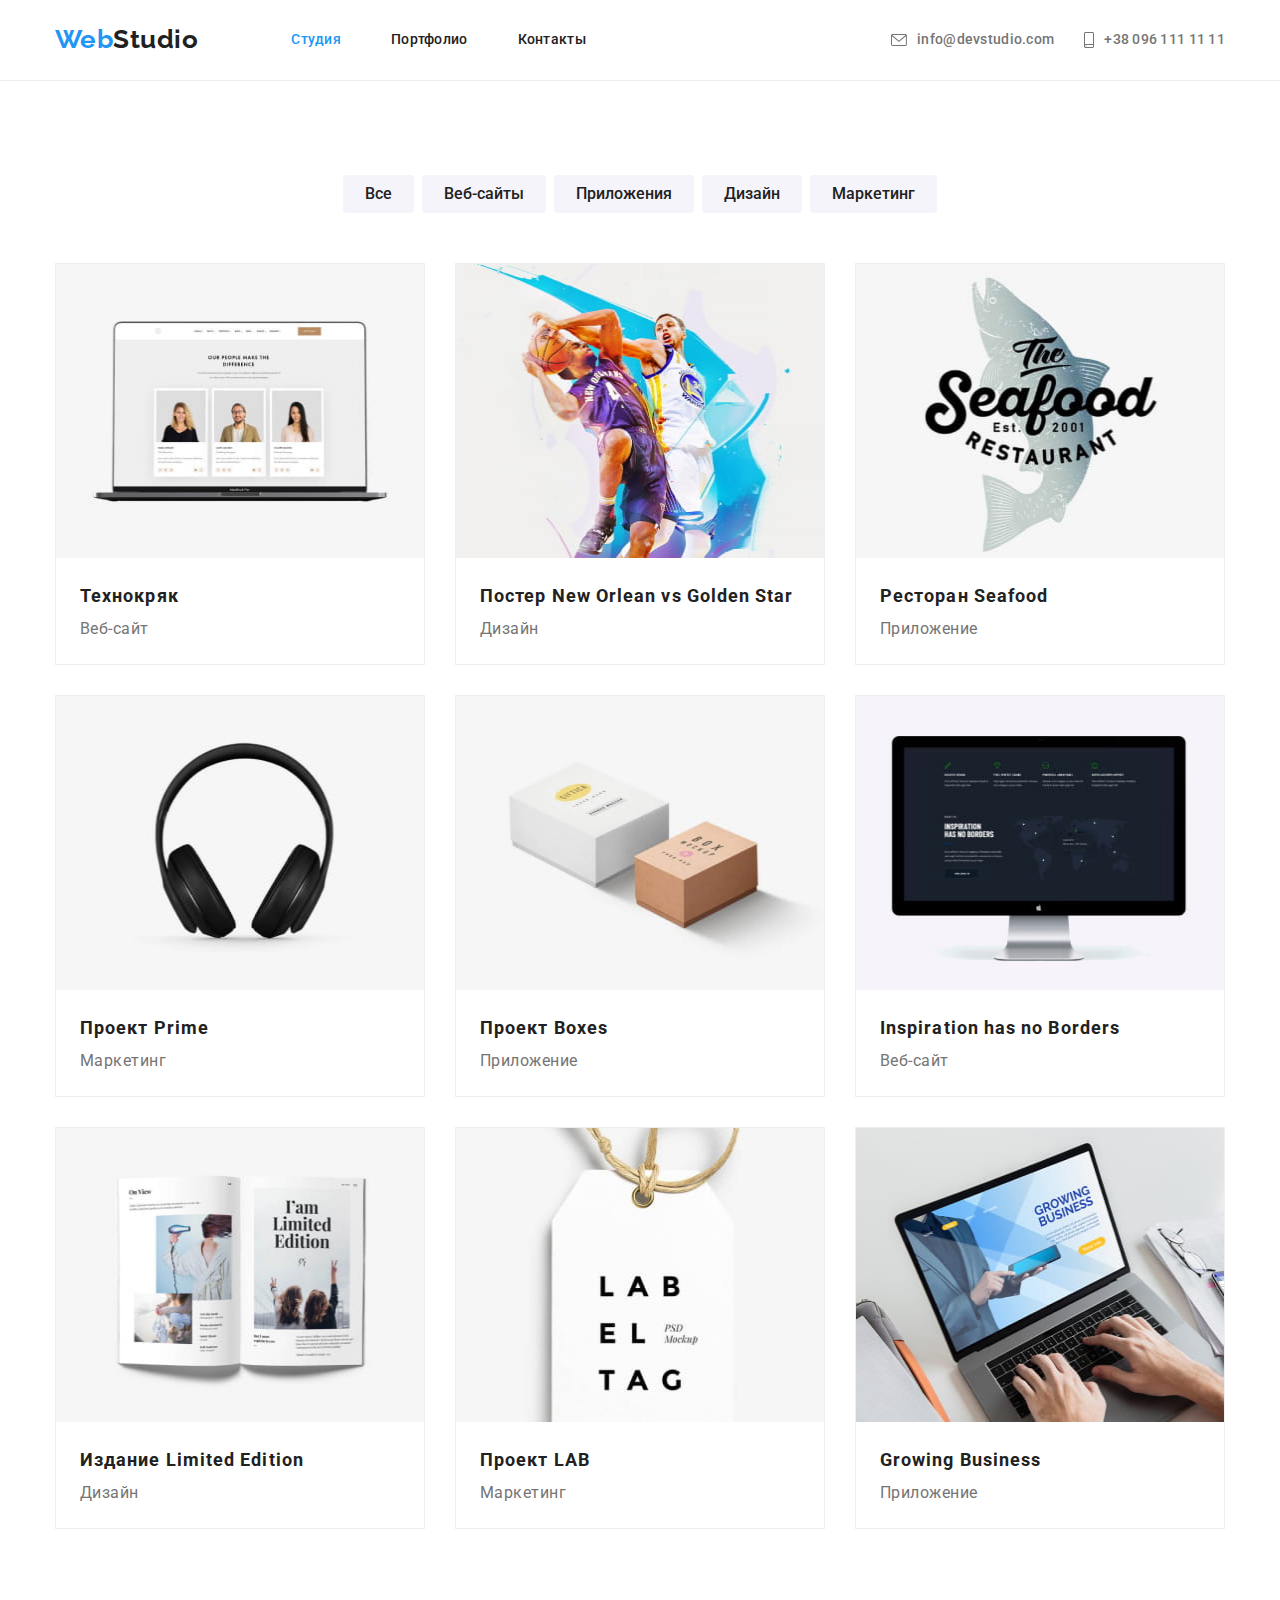
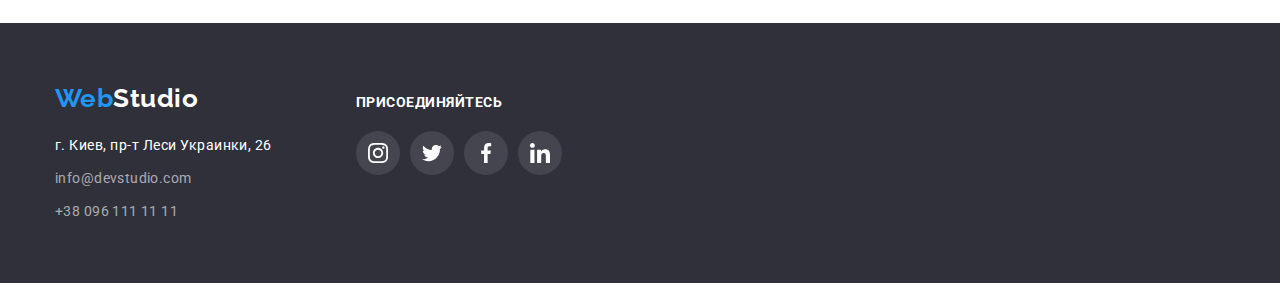
==== portfolio.html @ ae18a1ce "initial files added" ====
<!DOCTYPE html>
<html lang="ru">
<head>
    <meta charset="UTF-8">
    <meta name="viewport" content="width=device-width, initial-scale=1.0">
    <link rel="stylesheet" href="https://cdnjs.cloudflare.com/ajax/libs/modern-normalize/1.0.0/modern-normalize.min.css">
    <link rel="preconnect" href="https://fonts.gstatic.com">
    <link href="https://fonts.googleapis.com/css2?family=Raleway:wght@700&family=Roboto:wght@400;500;700;900&display=swap"
        rel="stylesheet">
    <link href="https://fonts.googleapis.com/css2?family=Roboto:wght@400;500;700;900&display=swap" rel="stylesheet">
    <link rel="stylesheet" href="./css/styles.css">
    <title>Web Studio</title>
</head>
<body>
    <header class="page-header">
        <div class="header-container container">
            <nav class="main-nav">
                <!-- lOGO -->
                <a class="logo header-logo link" href="./index.html"><span class="logo-span">Web</span>Studio</a>
                <!-- lOGO end -->
                <ul class="site-nav list">
                    <li class="nav-item">
                        <a class="link active" href="./index.html">Студия</a>
                    </li>
                    <li class="nav-item">
                        <a class="link" href="./portfolio.html">Портфолио</a>
                    </li>
                    <li class="nav-item">
                        <a class="link" href="#">Контакты</a>
                    </li>
                </ul>
            </nav>
            <ul class="contacts list">
                <li class="contacts-item">
                    <a class="header-contacts link" href="mailto:info@devstudio.com">
                        <svg class="contacts-icon envelope">
                            <use href="./images/sprite.svg#envelope"></use>
                        </svg>
                        info@devstudio.com
                    </a>
                </li>
                <li class="contacts-item">
                    <a class="header-contacts link" href="tel:+380961111111">
                        <svg class="contacts-icon smartphone">
                            <use href="./images/sprite.svg#smartphone"></use>
                        </svg>
                        +38 096 111 11 11
                    </a>
                </li>
            </ul>
        </div>
    </header>
    <main class="page-main">
        <section class="portfolio">
            <div class="portfolio-container container">
                <h1 class="visually-hidden">Портфолио</h1>
                <!-- FILTER-BUTTONS -->
                <ul class="filter-buttons list">
                    <li class="filter-item">
                        <button class="button" type="button">Все</button>
                    </li>
                    <li class="filter-item">
                        <button class="button" type="button">Веб-сайты</button>
                    </li>
                    <li class="filter-item">
                        <button class="button" type="button">Приложения</button>
                    </li>
                    <li class="filter-item">
                        <button class="button" type="button">Дизайн</button>
                    </li>
                    <li class="filter-item">
                        <button class="button" type="button">Маркетинг</button>
                    </li>
                </ul>
                <!-- FILTER-BUTTONS end-->
                
                <!-- PROJECTS -->
                <ul class="project-list list">
                    <li class="project-item">
                        <a class="link" href="">
                            <img width="370" height="294" src="./images/portfolio/img-0.jpg" alt="Картинка с ноутбуком">
                            <div class="project-description-wrapper">
                                <h2 class="title">Технокряк</h2>
                                <p class="description">Веб-сайт</p>
                            </div>
                        </a>
                    </li>
                    <li class="project-item">
                        <a class="link" href="">
                            <img width="370" height="294" src="./images/portfolio/img-1.jpg" alt="Картинка с баскетболистами">
                            <div class="project-description-wrapper">
                                <h2 class="title">Постер <span lang="en">New Orlean vs Golden Star</span></h2>
                                <p class="description">Дизайн</p>
                            </div>
                        </a>
                    </li>
                    <li class="project-item">
                        <a class="link" href="">
                            <img width="370" height="294" src="./images/portfolio/img-2.jpg" alt="Картинка с логотипом ресторана">
                            <div class="project-description-wrapper">
                                <h2 class="title">Ресторан <span lang="en">Seafood</span></h2>
                                <p class="description">Приложение</p>
                            </div>
                        </a>
                    </li>
                    <li class="project-item">
                        <a class="link" href="">
                            <img width="370" height="294" src="./images/portfolio/img-3.jpg" alt="Картинка с наушниками">
                            <div class="project-description-wrapper">
                                <h2 class="title">Проект <span lang="en">Prime</span></h2>
                                <p class="description">Маркетинг</p>
                            </div>
                        </a>
                    </li>
                    <li class="project-item">
                        <a class="link" href="">
                            <img width="370" height="294" src="./images/portfolio/img-4.jpg" alt="Картинка с картонными коробками">
                            <div class="project-description-wrapper">
                                <h2 class="title">Проект <span lang="en">Boxes</span></h2>
                                <p class="description">Приложение</p>
                            </div>
                        </a>
                    </li>
                    <li class="project-item">
                        <a class="link" href="">
                            <img width="370" height="294" src="./images/portfolio/img-5.jpg" alt="Картинка с iMac">
                            <div class="project-description-wrapper">
                                <h2 class="title" lang="en">Inspiration has no Borders</h2>
                                <p class="description">Веб-сайт</p>
                            </div>
                        </a>
                    </li>
                    <li class="project-item">
                        <a class="link" href="">
                            <img width="370" height="294" src="./images/portfolio/img-6.jpg" alt="Картинка с журналом">
                            <div class="project-description-wrapper">
                                <h2 class="title">Издание <span lang="en">Limited Edition</span></h2>
                                <p class="description">Дизайн</p>
                            </div>
                        </a>
                    </li>
                    <li class="project-item">
                        <a class="link" href="">
                            <img width="370" height="294" src="./images/portfolio/img-7.jpg" alt="Картинка с Биркой">
                            <div class="project-description-wrapper">
                                <h2 class="title">Проект <span lang="en">LAB</span></h2>
                                <p class="description">Маркетинг</p>
                            </div>
                        </a>
                    </li>
                    <li class="project-item">
                        <a class="link" href="">
                            <img width="370" height="294" src="./images/portfolio/img-8.jpg" alt="Картинка с ноутбуком">
                            <div class="project-description-wrapper">
                                <h2 class="title" lang="en">Growing Business</h2>
                                <p class="description">Приложение</p>
                            </div>
                        </a>
                    </li>
                </ul>
                <!-- PROJECTS end -->
            </div>
            
        </section>
    </main>
    <footer class="page-footer">
        <div class="footer-container container">
            <div class="footer-wrapper">
                <!-- lOGO -->
                <a class="logo footer-logo link" href="./index.html"><span class="logo-span">Web</span>Studio</a>
                <!-- lOGO end -->
                <address class="page-adress">
                    <p class="footer-adress item">г. Киев, пр-т Леси Украинки, 26</p>
                    <a class="footer-contacts link item" href="mailto:info@devstudio.com">info@devstudio.com</a>
                    <a class="footer-contacts link item" href="tel:+380961111111">+38 096 111 11 11</a>
                </address>
            </div>
            <div class="footer-wrapper">
                <h3 class="title">Присоединяйтесь</h3>
                <ul class="social-links list">
                    <li class="social-links-item">
                        <a href="#" class="social-link link">
                            <svg class="social-icon">
                                <use href="./images/sprite.svg#instagram"></use>
                            </svg>
                        </a>
                    </li>
                    <li class="social-links-item">
                        <a href="#" class="social-link link">
                            <svg class="social-icon">
                                <use href="./images/sprite.svg#twitter"></use>
                            </svg>
                        </a>
                    </li>
                    <li class="social-links-item">
                        <a href="#" class="social-link link">
                            <svg class="social-icon">
                                <use href="./images/sprite.svg#facebook"></use>
                            </svg>
                        </a>
                    </li>
                    <li class="social-links-item">
                        <a href="#" class="social-link link">
                            <svg class="social-icon">
                                <use href="./images/sprite.svg#linkedin"></use>
                            </svg>
                        </a>
                    </li>
                </ul>
            </div>
        </div>
    </footer>
</body>
</html>
---- css/styles.css ----
:root {
  --card-grid-gap: 30px;

  /* colors */
  --primary-text-color: #757575;
  --title-text-color: #212121;
  --accent-color: #2196f3;
  --main-bg-color: #ffffff;
  --secondary-light-bg-color: #f5f4fa;
  --secondary-dark-bg-color: #2f303a;
  --icon-light-grey-color: #afb1b8;

  /* fonts */
  --main-font-family: 'Roboto', sans-serif;
  --logo-font-family: 'Raleway', sans-serif;

  /* shadows */
  --shadow-team-card: 0px 1px 3px rgba(0, 0, 0, 0.12),
    0px 1px 1px rgba(0, 0, 0, 0.14), 0px 2px 1px rgba(0, 0, 0, 0.2);

  --shadow-portfolio-card-hover: 0px 1px 1px rgba(0, 0, 0, 0.12),
    0px 4px 4px rgba(0, 0, 0, 0.06), 1px 4px 6px rgba(0, 0, 0, 0.16);

  --shadow-filter-button-hover: 0px 3px 1px rgba(0, 0, 0, 0.1),
    0px 1px 2px rgba(0, 0, 0, 0.08), 0px 2px 2px rgba(0, 0, 0, 0.12);

  /* temporary border */
  --tborder: 1px solid #086879;
}
/* ============================== */

/* RESETS */
img {
  display: block;
  max-width: 100%;
}

h1,
h2,
h3,
h4,
h5,
h6,
p {
  margin: 0;
}

ul,
li {
  margin: 0;
  padding: 0;
}

.list {
  list-style: none;
}

.link {
  text-decoration: none;
}

.page-adress {
  font-style: normal;
}
/* RESETS end */
/* ============================== */

/* COMMON STYLES */
body {
  margin: auto;
  color: var(--primary-text-color);
  background-color: var(--main-bg-color);

  font-weight: 400;
  font-family: var(--main-font-family);
  letter-spacing: 0.03em;
}

.container {
  width: 1200px;
  margin: 0 auto;
  padding-top: 94px;
  padding-bottom: 94px;
  padding-left: 15px;
  padding-right: 15px;
}

/* hide headings */
.visually-hidden {
  position: absolute !important;
  clip: rect(1px 1px 1px 1px); /* IE6, IE7 */
  clip: rect(1px, 1px, 1px, 1px);
  padding: 0 !important;
  border: 0 !important;
  height: 1px !important;
  width: 1px !important;
  overflow: hidden;
}

/* logo  */
.logo {
  font-weight: 700;
  font-size: 26px;
  font-family: var(--logo-font-family);
  line-height: 1.19;
}

.header-logo .logo-span,
.footer-logo .logo-span {
  color: var(--accent-color);
}

/* buttons */
.button {
  color: var(--title-text-color);
  background-color: var(--secondary-light-bg-color);

  font-weight: 500;
  font-family: inherit;
  font-size: 16px;
  line-height: 1.62;
  display: inline-block;
  border: 0;
  border-radius: 4px;
}

.button:hover,
.button:focus,
.button.active {
  color: var(--main-bg-color);
  background-color: var(--accent-color);
  box-shadow: var(--shadow-filter-button-hover);
}

/* social-links */
.social-links {
  display: flex;
  justify-content: center;
  flex-wrap: wrap;
  margin-right: -10px;
}

.social-links-item {
  width: 44px;
  height: 44px;
  margin-right: 10px;
}

.social-link {
  display: flex;
  justify-content: center;
  align-items: center;
  width: 100%;
  height: 100%;

  border-radius: 50%;
}

.social-icon {
  width: 20px;
  height: 20px;

  fill: currentColor;
}

/* section */
.section .section-title {
  margin-top: 0;
  margin-bottom: 50px;

  color: var(--title-text-color);

  font-weight: 700;
  font-size: 36px;
  line-height: 1.17;
  text-align: center;
}

/* COMMON STYLES end */
/* ============================== */

/* HEADER */
.page-header {
  border-bottom: 1px solid #ececec;
}
.header-container {
  display: flex;
  align-items: center;
  justify-content: space-between;
  padding-top: 0;
  padding-bottom: 0;
}

.header-logo {
  margin-right: 93px;
  padding-top: 24px;
  padding-bottom: 25px;
  color: var(--title-text-color);
}

/* site nav */
.main-nav {
  display: flex;
  align-items: center;
}

.site-nav {
  display: flex;
}

.nav-item:not(:last-child) {
  margin-right: 50px;
}

.site-nav .link {
  display: block;
  padding-top: 32px;
  padding-bottom: 32px;

  color: var(--title-text-color);
  font-weight: 500;
  font-size: 14px;
  line-height: 1.14;
  letter-spacing: 0.02em;
}

.site-nav .link:hover,
.site-nav .link:focus {
  color: var(--accent-color);
}

.site-nav .active {
  color: var(--accent-color);
}

/* contacts */
.contacts {
  display: flex;
}

.contacts-item:not(:last-child) {
  margin-right: 30px;
}

.contacts-icon {
  display: flex;
  justify-content: center;
  align-items: center;
  margin-right: 10px;
  fill: currentColor;
}

.contacts-icon.envelope {
  width: 16px;
  height: 12px;
}

.contacts-icon.smartphone {
  width: 10px;
  height: 16px;
}

.header-contacts {
  display: flex;
  align-items: center;
  padding-top: 32px;
  padding-bottom: 32px;

  color: var(--primary-text-color);
  font-weight: 500;
  font-size: 14px;
  line-height: 1.14;
  letter-spacing: 0.02em;
}

.header-contacts:hover,
.header-contacts:focus {
  color: var(--accent-color);
}

.header-contacts:hover .contacts-icon {
  fill: var(--accent-color);
}
/* HEADER end */
/* ============================== */

/* HERO */
.hero {
  max-width: 1600px;
  margin: 0 auto;
  color: var(--main-bg-color);
  background-color: var(--secondary-dark-bg-color);
  background-image: linear-gradient(
      rgba(47, 48, 58, 0.4),
      rgba(47, 48, 58, 0.4)
    ),
    url(../images/hero/hero-bg.jpg);
  background-position: center;
  object-fit: cover;
}

.hero-container {
  padding: 200px 0;
  text-align: center;
}

.hero-title {
  width: 700px;
  margin-bottom: 30px;
  margin-left: auto;
  margin-right: auto;

  font-weight: 900;
  font-size: 44px;
  line-height: 1.36;
  text-align: center;
  letter-spacing: 0.06em;
  text-transform: uppercase;
}

.hero .button {
  min-width: 200px;
  min-height: 50px;
  padding: 10px 32px;
  font-weight: 700;
  font-size: 16px;
  line-height: 1.88;
  letter-spacing: 0.06em;
}

.hero .button:hover {
  cursor: pointer;
}
/* HERO end */
/* ============================== */

/* ADVANTAGES */
.advantages {
  display: flex;
  flex-wrap: wrap;
  margin-right: calc(-1 * var(--card-grid-gap));
  margin-bottom: calc(-1 * var(--card-grid-gap));
}

.advantages-item {
  width: calc(100% / 4 - var(--card-grid-gap));
  margin-right: var(--card-grid-gap);
  margin-bottom: var(--card-grid-gap);
}

.advantages-item::before {
  content: '';
  display: block;
  width: 270px;
  height: 120px;
  margin-bottom: 30px;

  background-color: var(--secondary-light-bg-color);
  background-repeat: no-repeat;
  background-position: center;
  border-radius: 4px;
}

.antenna::before {
  background-image: url(../images/advantages/antenna.svg);
}

.clock::before {
  background-image: url(../images/advantages/clock.svg);
}

.diagram::before {
  background-image: url(../images/advantages/diagram.svg);
}

.astronaut::before {
  background-image: url(../images/advantages/astronaut.svg);
}

.advantages .title {
  margin-bottom: 10px;

  color: var(--title-text-color);
  font-weight: 700;
  font-size: 14px;
  line-height: 1.14;
  text-transform: uppercase;
}

.advantages .text {
  font-size: 14px;
  line-height: 1.71;
}
/* ADVANTAGES end */
/* ============================== */

/* WHAT WE DO */
.whatwedo-container {
  padding-top: 0;
}

.whatwedo {
  display: flex;
  flex-wrap: wrap;
  margin-right: calc(-1 * var(--card-grid-gap));
  margin-bottom: calc(-1 * var(--card-grid-gap));
}

.whatwedo-item {
  width: calc(100% / 3 - var(--card-grid-gap));
  margin-right: var(--card-grid-gap);
  margin-bottom: var(--card-grid-gap);
}
/* WHAT WE DO end */
/* ============================== */

/* TEAM */
.team {
  background-color: var(--secondary-light-bg-color);
}

.team-list {
  display: flex;
  flex-wrap: wrap;
  margin-right: calc(-1 * var(--card-grid-gap));
  margin-bottom: calc(-1 * var(--card-grid-gap));
}

.team-item {
  width: calc(100% / 4 - var(--card-grid-gap));
  margin-right: var(--card-grid-gap);
  margin-bottom: var(--card-grid-gap);

  background-color: var(--main-bg-color);
  border-radius: 0 0 4px 4px;
  box-shadow: var(--shadow-team-card);
}

.team-description-wrapper {
  padding-top: 30px;
  padding-bottom: 30px;
  padding-left: 15px;
  padding-right: 15px;
}

.team .title {
  margin-bottom: 10px;
  color: var(--title-text-color);
  font-weight: 500;
  font-size: 16px;
  line-height: 1.19;
  text-align: center;
}

.team .position {
  margin-bottom: 16px;

  font-size: 16px;
  line-height: 1.19;
  text-align: center;
}

/* social icon colors */
.team .social-link {
  color: var(--icon-light-grey-color);
  background-color: var(--main-bg-color);
}

.social-link:hover,
.social-link:focus {
  color: var(--main-bg-color);
  background-color: var(--accent-color);
}
/* TEAM end */
/* ============================== */

/* CLIENTS */
.clients {
  display: flex;
  margin-right: calc(-1 * var(--card-grid-gap));
  align-items: center;
}

.clients-item {
  width: calc(100% / 6 - var(--card-grid-gap));
  height: 90px;
  margin-right: var(--card-grid-gap);

  color: var(--primary-text-color);
}

.clients-icon-link {
  display: flex;
  justify-content: center;
  align-items: center;
  width: 100%;
  height: 100%;

  color: var(--icon-light-grey-color);

  border: 1px solid var(--icon-light-grey-color);
  border-radius: 4px;
}

.clients-icon-link:hover,
.clients-icon-link:focus {
  color: var(--accent-color);
  border: 1px solid var(--accent-color);
}

.clients-icon {
  width: 80px;
  height: 50px;
  fill: currentColor;
}

.clients-icon.company-1 {
  width: 44px;
  height: 49px;
}

.clients-icon.company-2 {
  width: 40px;
  height: 52px;
}

.clients-icon.company-3 {
  width: 41px;
  height: 43px;
}

.clients-icon.company-4 {
  width: 80px;
  height: 42px;
}

.clients-icon.company-5 {
  width: 59px;
  height: 47px;
}

.clients-icon.company-6 {
  width: 88px;
  height: 45px;
}
/* CLIENTS end */
/* ============================== */

/* FOOTER */
.page-footer {
  color: var(--main-bg-color);
  background-color: var(--secondary-dark-bg-color);
}

.footer-container {
  display: flex;
  align-items: baseline;
  padding-top: 60px;
  padding-bottom: 60px;

  color: var(--main-bg-color);
}

.footer-wrapper {
  margin-right: 70px;
}

.page-adress {
  min-width: 231px;
}

.page-adress .item:not(:last-child) {
  margin-bottom: 9px;
}

.footer-adress {
  font-size: 14px;
  line-height: 1.71;
}

.footer-logo {
  display: block;
  margin-bottom: 20px;
  color: var(--main-bg-color);
}

.footer-contacts {
  display: block;
  color: rgba(255, 255, 255, 0.6);
  font-size: 14px;
  line-height: 1.71;
  letter-spacing: 0.03em;
}

.footer-contacts:hover,
.footer-contacts:focus {
  color: var(--accent-color);
}

.page-footer .title {
  margin-bottom: 20px;

  color: var(--main-bg-color);
  font-weight: 700;
  font-size: 14px;
  line-height: 1.14;
  text-transform: uppercase;
}

/* social icon colors */
.page-footer .social-link {
  color: var(--main-bg-color);
  background-color: rgba(255, 255, 255, 0.1);
}

.page-footer .social-link:hover,
.page-footer .social-link:focus {
  color: var(--main-bg-color);
  background-color: var(--accent-color);
}
/* FOOTER end */
/* ============================== */
/* ============================== */

/* PORTFOLIO */
.filter-buttons {
  display: flex;
  justify-content: center;
  margin-bottom: 50px;
}

.filter-item:not(:last-child) {
  margin-right: 8px;
}

.filter-buttons .button {
  min-height: 38px;
  padding: 6px 22px;
}

.project-list {
  display: flex;
  flex-wrap: wrap;
  margin-right: calc(-1 * var(--card-grid-gap));
  margin-bottom: calc(-1 * var(--card-grid-gap));
}

.project-item {
  flex-basis: calc(100% / 3 - var(--card-grid-gap));
  margin-right: var(--card-grid-gap);
  margin-bottom: var(--card-grid-gap);

  border: 1px solid #eeeeee;
}

.project-item .link {
  display: block;
}

.project-item .link:hover,
.project-item .link:focus {
  box-shadow: var(--shadow-portfolio-card-hover);
}

.project-list .title {
  color: var(--title-text-color);
  font-weight: 700;
  font-size: 18px;
  line-height: 2;
  letter-spacing: 0.06em;
}

.project-list .description {
  color: var(--primary-text-color);
  font-size: 16px;
  line-height: 1.87;
}

.project-description-wrapper {
  padding: 20px 24px;

  background-color: var(--main-bg-color);
}
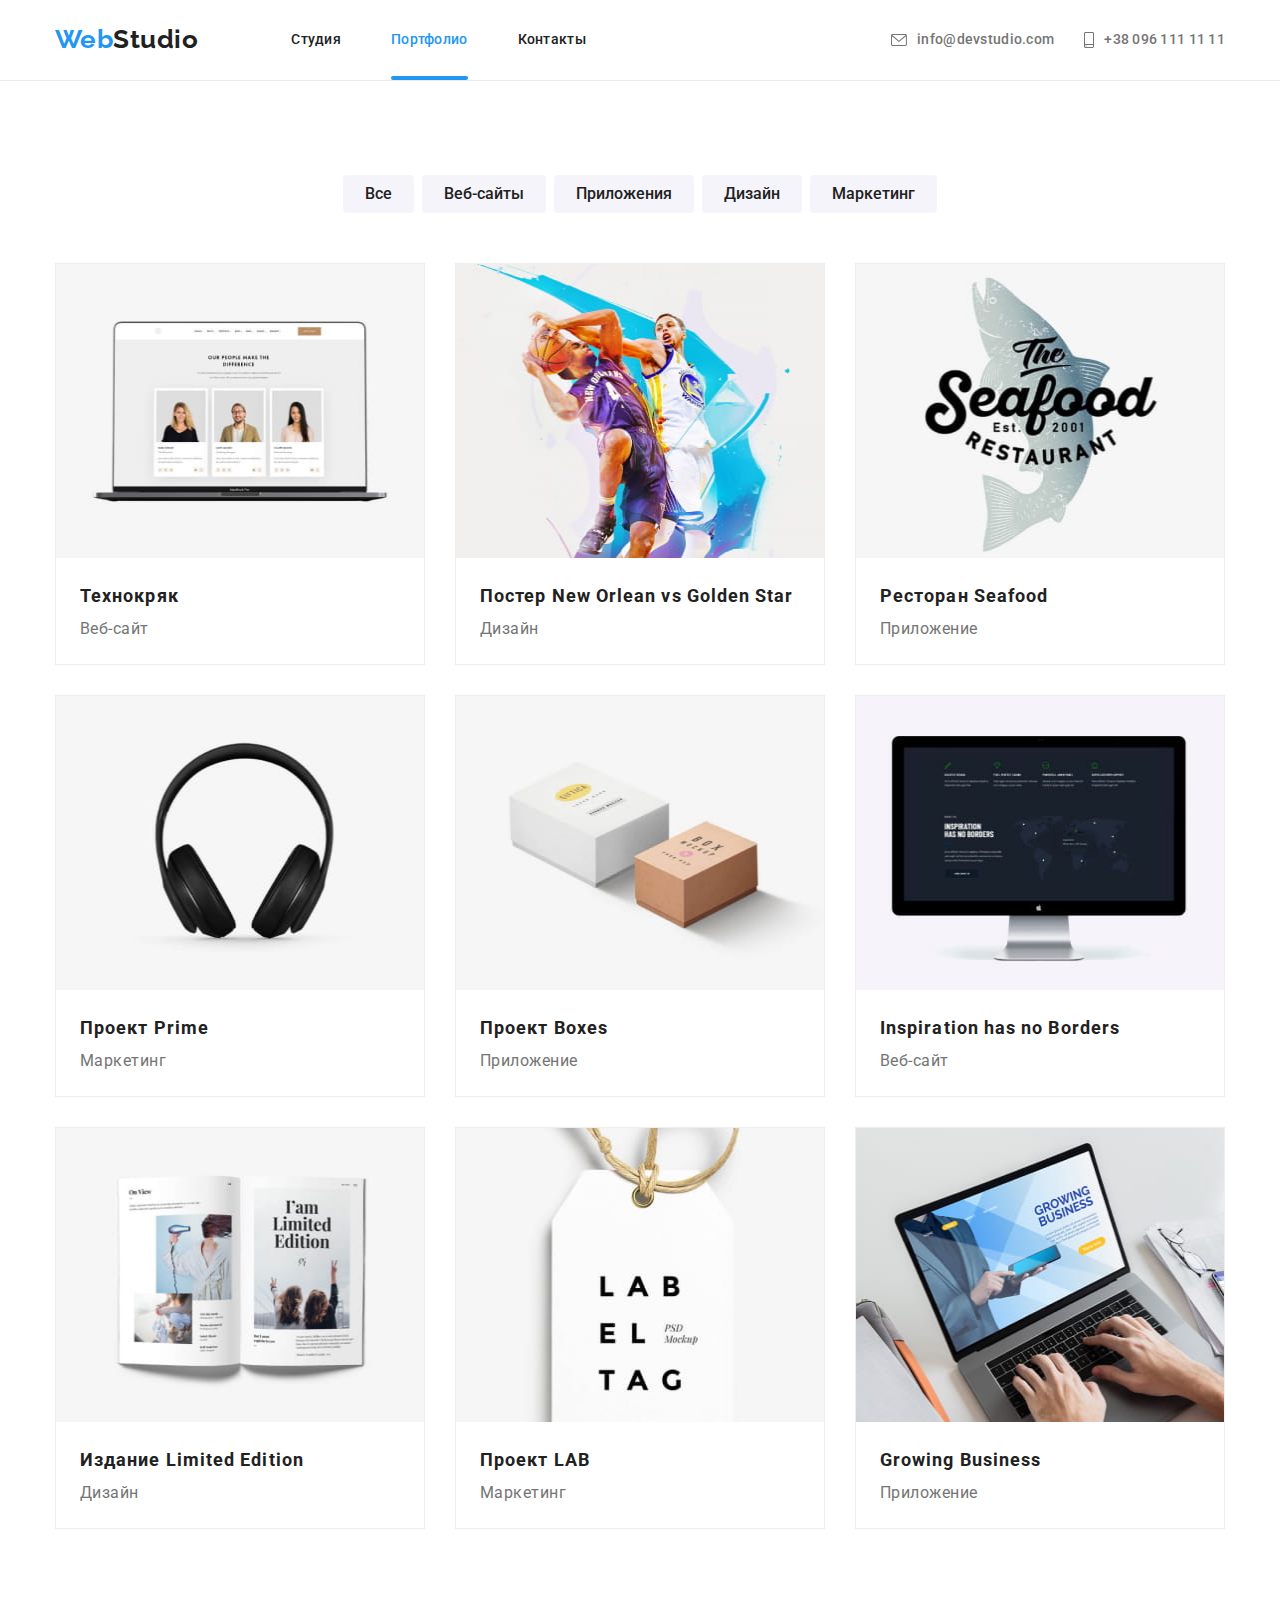
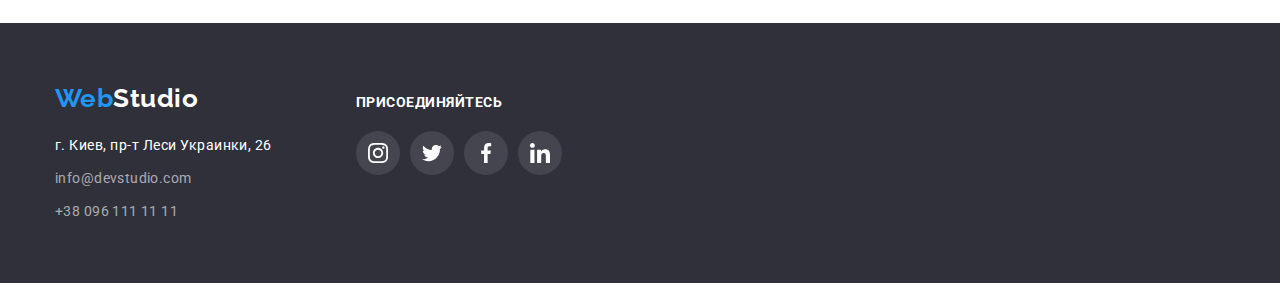
==== commit 4e5408b0: "site-nav active link bottom line added" ====
--- a/portfolio.html
+++ b/portfolio.html
@@ -20,10 +20,10 @@
                 <!-- lOGO end -->
                 <ul class="site-nav list">
                     <li class="nav-item">
-                        <a class="link active" href="./index.html">Студия</a>
+                        <a class="link" href="./index.html">Студия</a>
                     </li>
                     <li class="nav-item">
-                        <a class="link" href="./portfolio.html">Портфолио</a>
+                        <a class="link active" href="./portfolio.html">Портфолио</a>
                     </li>
                     <li class="nav-item">
                         <a class="link" href="#">Контакты</a>
--- a/css/styles.css
+++ b/css/styles.css
@@ -233,6 +233,28 @@
   color: var(--accent-color);
 }
 
+.nav-item {
+  position: relative;
+}
+
+.nav-item .link::after {
+  position: absolute;
+  bottom: 0;
+  left: 0;
+
+  content: '';
+  opacity: 0;
+  width: 100%;
+  height: 4px;
+
+  background-color: var(--accent-color);
+  border-radius: 2px;
+}
+
+.active.link::after {
+  opacity: 1;
+}
+
 /* contacts */
 .contacts {
   display: flex;
@@ -348,33 +370,21 @@
   margin-bottom: var(--card-grid-gap);
 }
 
-.advantages-item::before {
-  content: '';
-  display: block;
-  width: 270px;
+.advantages-icon-container {
+  display: flex;
+  width: 100%;
   height: 120px;
+  justify-content: center;
+  align-items: center;
   margin-bottom: 30px;
 
   background-color: var(--secondary-light-bg-color);
-  background-repeat: no-repeat;
-  background-position: center;
   border-radius: 4px;
 }
 
-.antenna::before {
-  background-image: url(../images/advantages/antenna.svg);
-}
-
-.clock::before {
-  background-image: url(../images/advantages/clock.svg);
-}
-
-.diagram::before {
-  background-image: url(../images/advantages/diagram.svg);
-}
-
-.astronaut::before {
-  background-image: url(../images/advantages/astronaut.svg);
+.advantages-icon {
+  width: 70px;
+  height: 70px;
 }
 
 .advantages .title {
